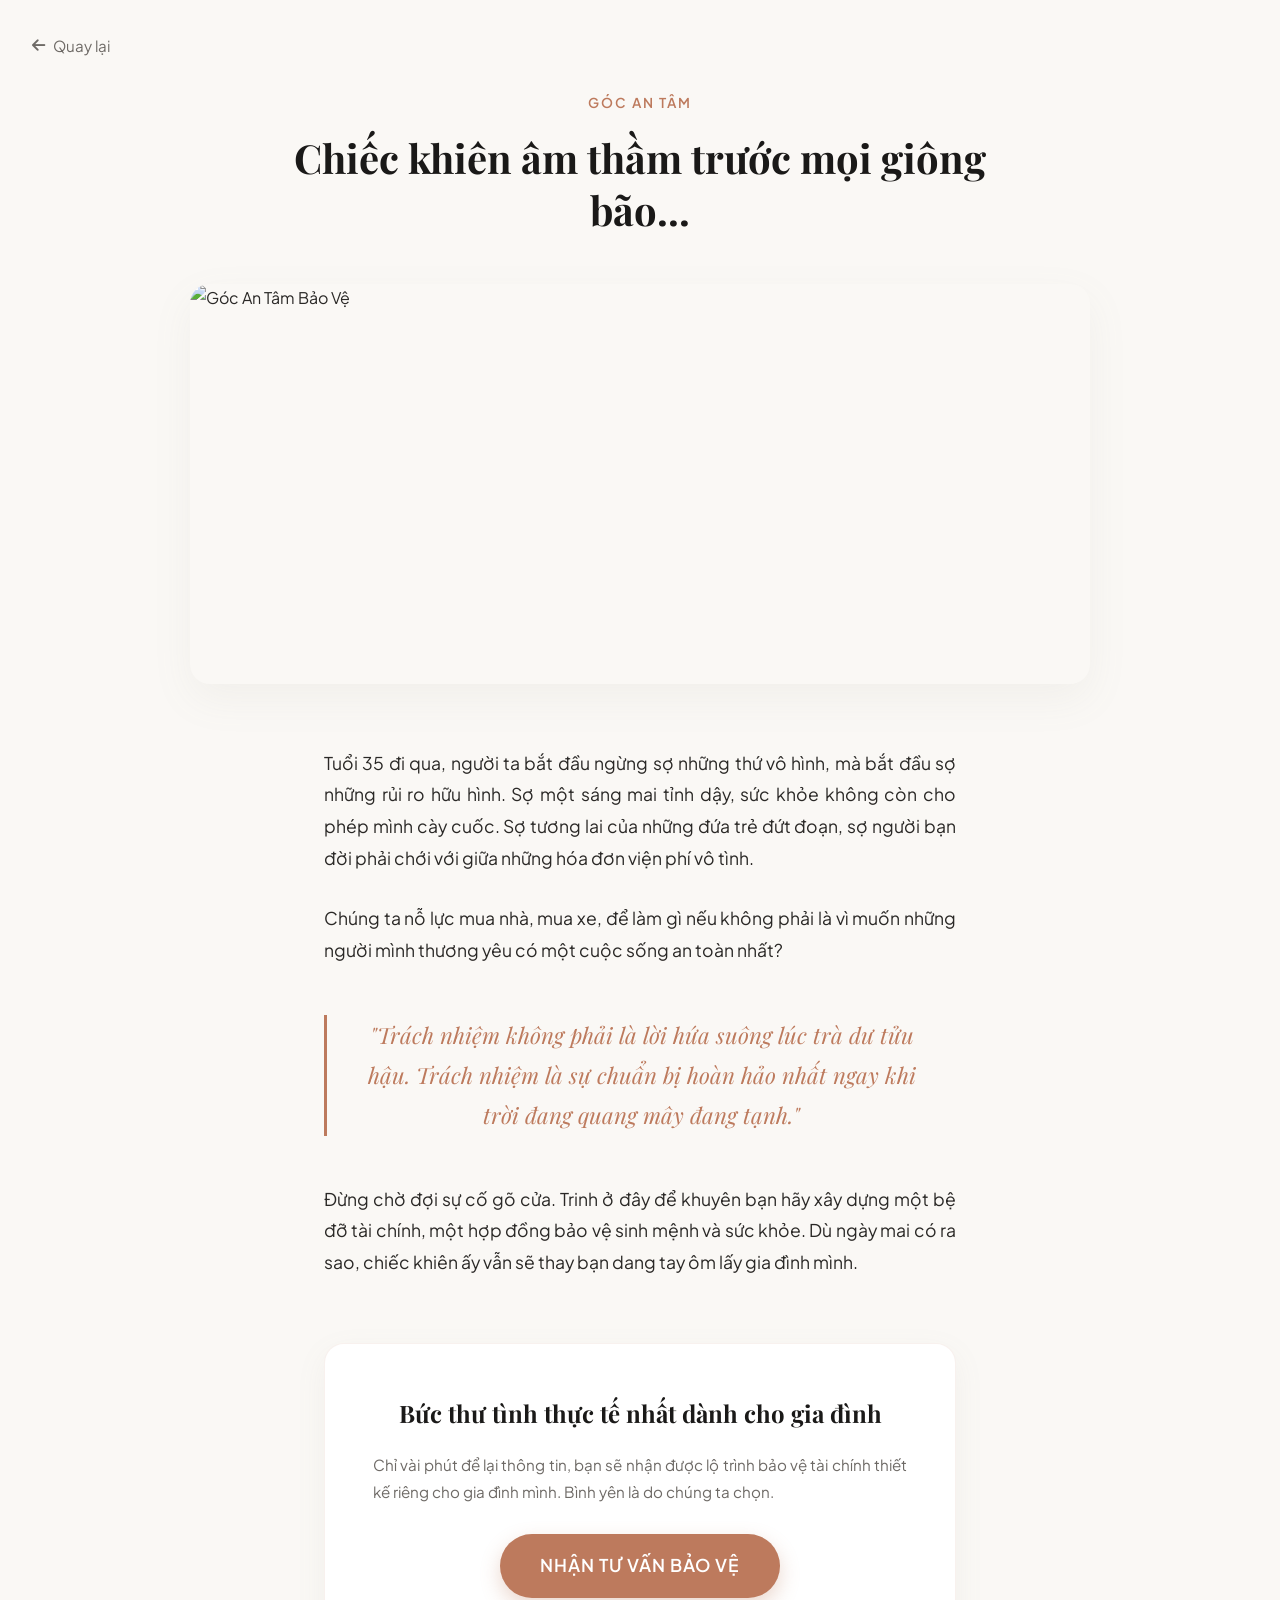
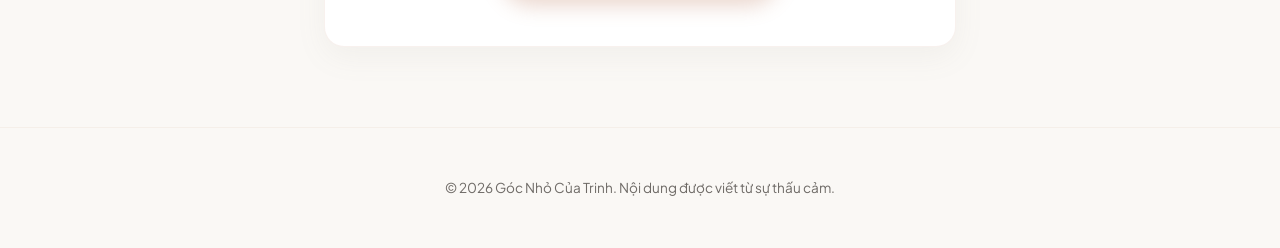
==== an-tam.html @ 2b90fd8d "Create an-tam.html" ====
<!DOCTYPE html>
<html lang="vi">
<head>
    <meta charset="UTF-8">
    <meta name="viewport" content="width=device-width, initial-scale=1.0">
    <title>Góc An Tâm | Góc Nhỏ Của Trinh</title>
    <link href="https://fonts.googleapis.com/css2?family=Playfair+Display:ital,wght@0,400;0,600;1,400&family=Plus+Jakarta+Sans:wght@300;400;500;600&display=swap" rel="stylesheet">
    <link rel="stylesheet" href="https://cdnjs.cloudflare.com/ajax/libs/font-awesome/6.4.0/css/all.min.css">
    <style>
        /* CSS GIỮ NGUYÊN NHƯ TRÊN */
        :root { --bg-color: #FAF8F5; --card-bg: #FFFFFF; --text-main: #2A2826; --text-muted: #6E6A66; --accent-color: #BD7A5D; --accent-hover: #A36246; --shadow-soft: rgba(142, 137, 132, 0.08); }
        * { margin: 0; padding: 0; box-sizing: border-box; }
        body { background-color: var(--bg-color); color: var(--text-main); font-family: 'Plus Jakarta Sans', sans-serif; line-height: 1.8; overflow-x: hidden; }
        .back-btn { display: inline-flex; align-items: center; padding: 2rem; color: var(--text-muted); text-decoration: none; font-size: 0.95rem; transition: color 0.3s; }
        .back-btn:hover { color: var(--accent-color); }
        .back-btn i { margin-right: 0.5rem; }
        .article-header { text-align: center; max-width: 800px; margin: 0 auto 3rem auto; padding: 0 1.5rem; }
        .article-category { font-size: 0.85rem; text-transform: uppercase; letter-spacing: 2px; color: var(--accent-color); font-weight: 600; margin-bottom: 1rem; display: block; }
        .article-title { font-family: 'Playfair Display', serif; font-size: 2.5rem; color: #1A1918; line-height: 1.3; margin-bottom: 1.5rem; }
        .article-cover { width: 100%; max-width: 900px; height: 400px; margin: 0 auto 4rem auto; border-radius: 20px; overflow: hidden; box-shadow: 0 15px 40px var(--shadow-soft); display: block; }
        .article-cover img { width: 100%; height: 100%; object-fit: cover; }
        .article-content { max-width: 680px; margin: 0 auto 5rem auto; padding: 0 1.5rem; font-size: 1.1rem; color: var(--text-main); }
        .article-content p { margin-bottom: 1.8rem; text-align: justify; }
        .article-content .highlight { font-family: 'Playfair Display', serif; font-size: 1.4rem; font-style: italic; color: var(--accent-color); text-align: center; margin: 3rem 0; padding: 0 2rem; border-left: 3px solid var(--accent-color); }
        .cta-container { text-align: center; margin-top: 4rem; padding: 3rem; background-color: var(--card-bg); border-radius: 20px; border: 1px solid rgba(189,122,93,0.1); box-shadow: 0 10px 30px var(--shadow-soft); }
        .cta-title { font-family: 'Playfair Display', serif; font-size: 1.5rem; margin-bottom: 1rem; color: #1A1918; }
        .cta-desc { font-size: 0.95rem; color: var(--text-muted); margin-bottom: 2rem; }
        .cta-button { display: inline-block; background-color: var(--accent-color); color: #FFF; padding: 1rem 2.5rem; border-radius: 50px; text-decoration: none; font-weight: 600; letter-spacing: 1px; transition: all 0.3s ease; box-shadow: 0 8px 20px rgba(189,122,93,0.3); }
        .cta-button:hover { background-color: var(--accent-hover); transform: translateY(-3px); box-shadow: 0 12px 25px rgba(189,122,93,0.4); }
        footer { text-align: center; padding: 3rem; color: var(--text-muted); font-size: 0.85rem; border-top: 1px solid rgba(189,122,93,0.08); }
        @media (max-width: 600px) { .article-title { font-size: 2rem; } .article-cover { height: 250px; border-radius: 0; } }
    </style>
</head>
<body>
    <a href="index.html" class="back-btn"><i class="fas fa-arrow-left"></i> Quay lại</a>
    <header class="article-header">
        <span class="article-category">Góc An Tâm</span>
        <h1 class="article-title">Chiếc khiên âm thầm trước mọi giông bão...</h1>
    </header>
    <div class="article-cover">
        <img src="image_48cb43.png" alt="Góc An Tâm Bảo Vệ">
    </div>
    <article class="article-content">
        <p>Tuổi 35 đi qua, người ta bắt đầu ngừng sợ những thứ vô hình, mà bắt đầu sợ những rủi ro hữu hình. Sợ một sáng mai tỉnh dậy, sức khỏe không còn cho phép mình cày cuốc. Sợ tương lai của những đứa trẻ đứt đoạn, sợ người bạn đời phải chới với giữa những hóa đơn viện phí vô tình.</p>
        <p>Chúng ta nỗ lực mua nhà, mua xe, để làm gì nếu không phải là vì muốn những người mình thương yêu có một cuộc sống an toàn nhất?</p>
        <div class="highlight">
            "Trách nhiệm không phải là lời hứa suông lúc trà dư tửu hậu. Trách nhiệm là sự chuẩn bị hoàn hảo nhất ngay khi trời đang quang mây đang tạnh."
        </div>
        <p>Đừng chờ đợi sự cố gõ cửa. Trinh ở đây để khuyên bạn hãy xây dựng một bệ đỡ tài chính, một hợp đồng bảo vệ sinh mệnh và sức khỏe. Dù ngày mai có ra sao, chiếc khiên ấy vẫn sẽ thay bạn dang tay ôm lấy gia đình mình.</p>
        <div class="cta-container">
            <h2 class="cta-title">Bức thư tình thực tế nhất dành cho gia đình</h2>
            <p class="cta-desc">Chỉ vài phút để lại thông tin, bạn sẽ nhận được lộ trình bảo vệ tài chính thiết kế riêng cho gia đình mình. Bình yên là do chúng ta chọn.</p>
            <a href="YOUR_AFFILIATE_INSURANCE_LINK" class="cta-button" target="_blank">NHẬN TƯ VẤN BẢO VỆ</a>
        </div>
    </article>
    <footer>&copy; 2026 Góc Nhỏ Của Trinh. Nội dung được viết từ sự thấu cảm.</footer>
</body>
</html>
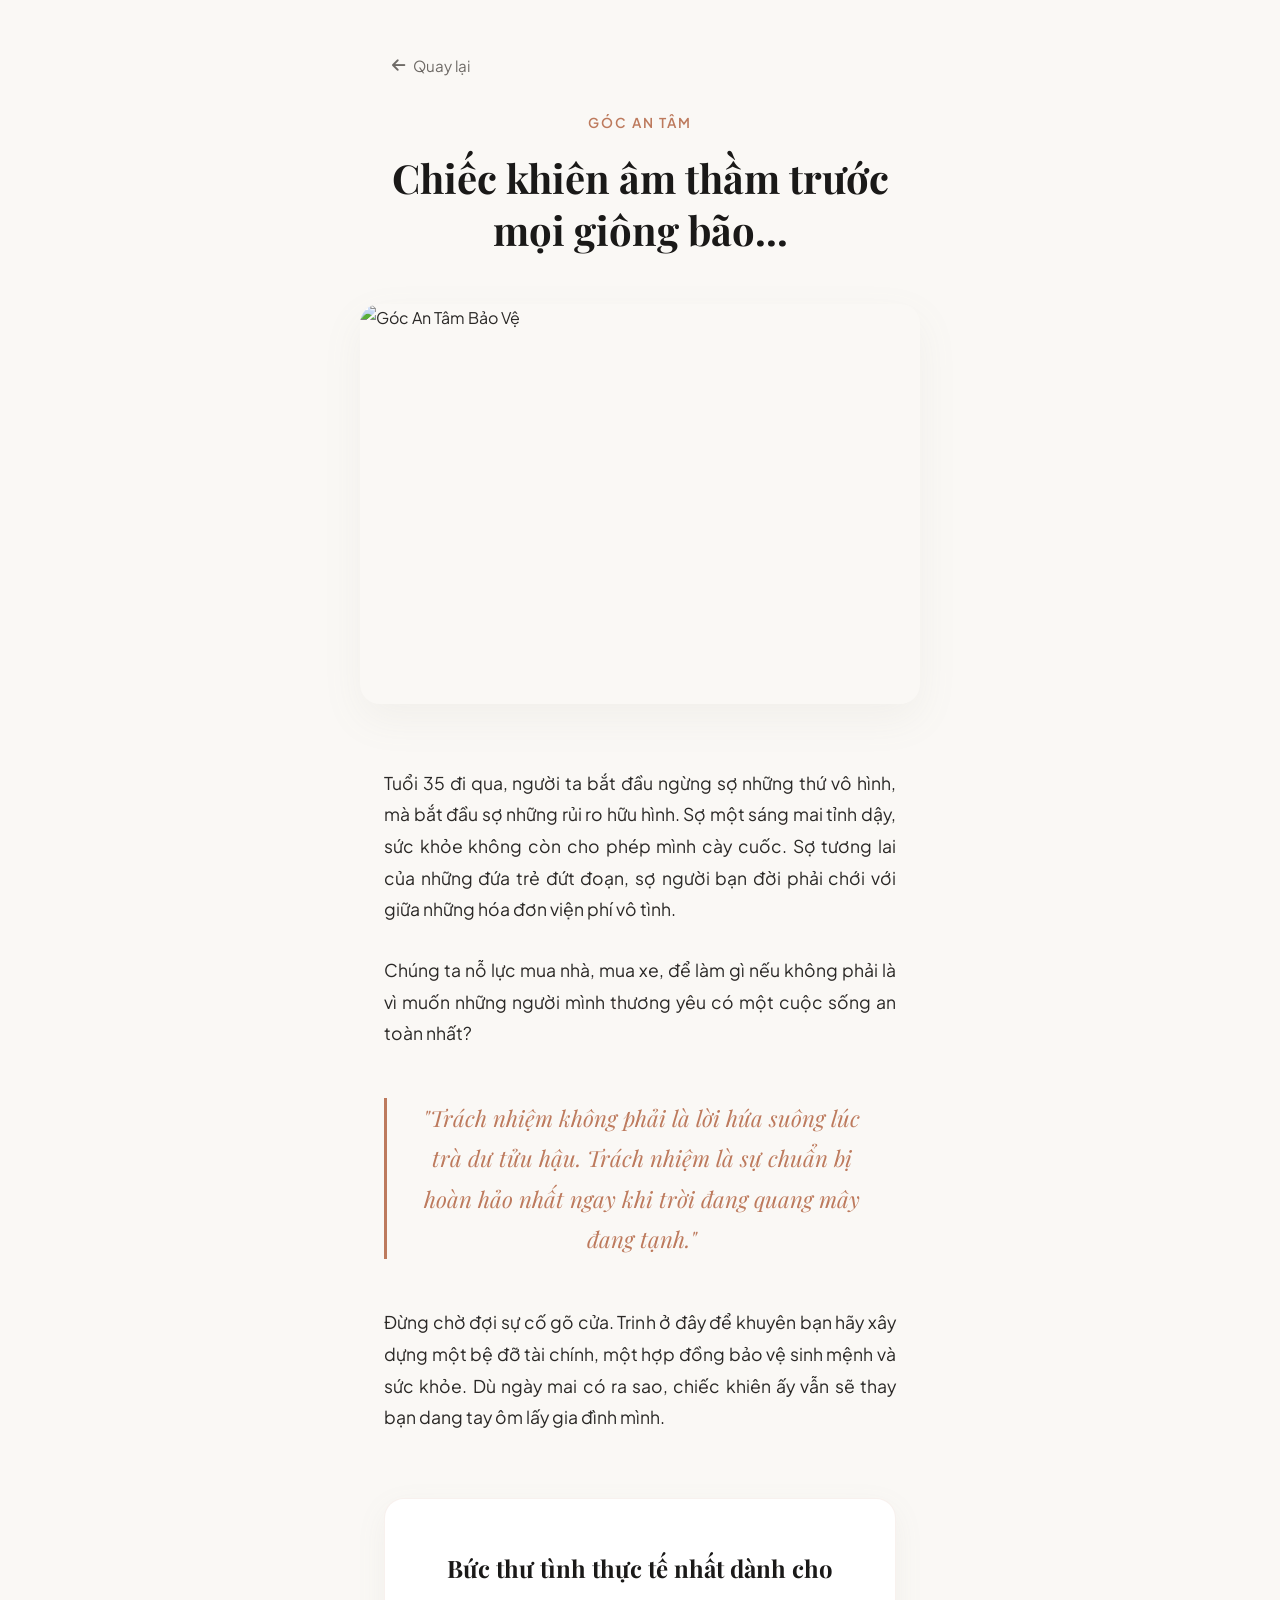
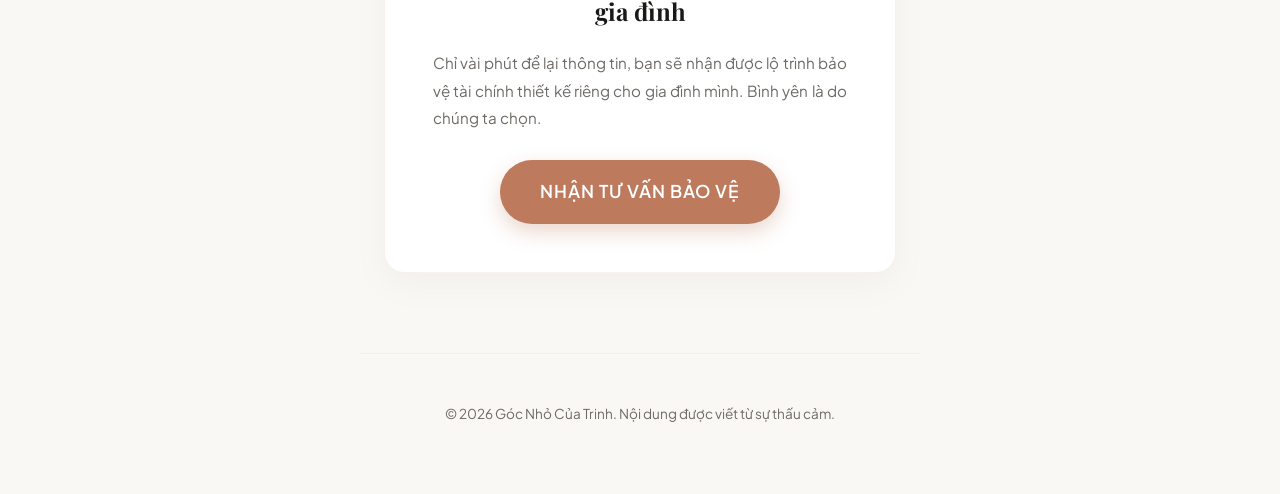
==== commit 742ea0ca: "Update an-tam.html" ====
--- a/an-tam.html
+++ b/an-tam.html
@@ -1,6 +1,7 @@
 <!DOCTYPE html>
 <html lang="vi">
 <head>
+    <link rel="stylesheet" href="style.css">
     <meta charset="UTF-8">
     <meta name="viewport" content="width=device-width, initial-scale=1.0">
     <title>Góc An Tâm | Góc Nhỏ Của Trinh</title>
--- a/style.css
+++ b/style.css
@@ -0,0 +1,41 @@
+/* style.css - Bộ giao diện đồng nhất cho toàn bộ "Góc Nhỏ Của Trinh" */
+:root {
+    --bg-color: #FAF8F5;
+    --text-main: #2A2826;
+    --accent-color: #BD7A5D; /* Màu nâu chủ đạo */
+    --accent-hover: #A36246;
+}
+
+body {
+    background-color: var(--bg-color);
+    color: var(--text-main);
+    font-family: 'Plus Jakarta Sans', sans-serif;
+    line-height: 1.8;
+    max-width: 600px;
+    margin: auto;
+    padding: 20px;
+}
+
+h1, h2 { font-family: 'Playfair Display', serif; color: var(--text-main); text-align: center; margin-bottom: 20px; }
+
+/* Nút bấm CTA chuẩn Affiliate */
+.btn-cta {
+    display: block;
+    width: 90%;
+    margin: 25px auto;
+    padding: 18px;
+    background-color: var(--accent-color);
+    color: #fff;
+    text-align: center;
+    border-radius: 12px;
+    text-decoration: none;
+    font-weight: 600;
+    transition: 0.3s;
+    box-shadow: 0 4px 10px rgba(0,0,0,0.1);
+}
+
+.btn-cta:hover { background-color: var(--accent-hover); transform: translateY(-2px); }
+
+/* Các thành phần bổ trợ */
+.highlight { font-style: italic; color: var(--text-muted); border-left: 3px solid var(--accent-color); padding-left: 15px; margin: 20px 0; }
+img { width: 100%; border-radius: 10px; margin-bottom: 20px; }
